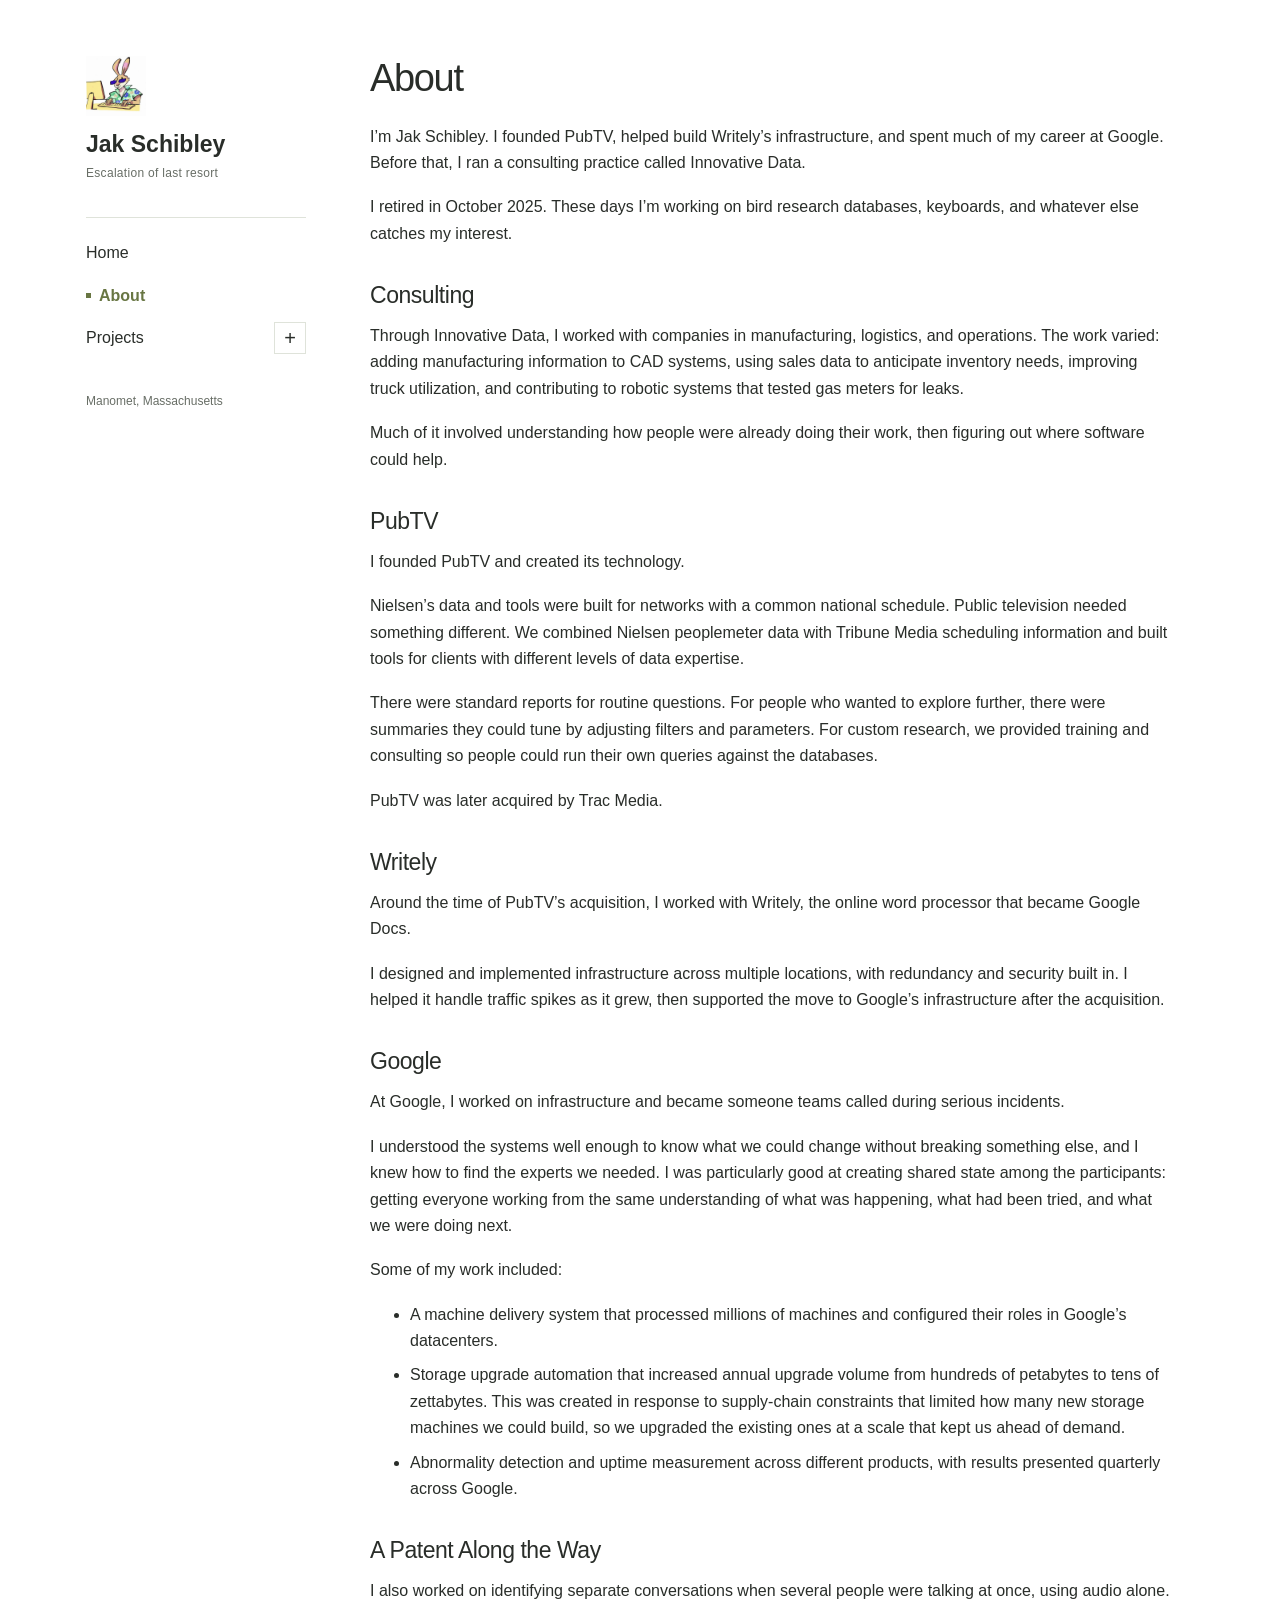
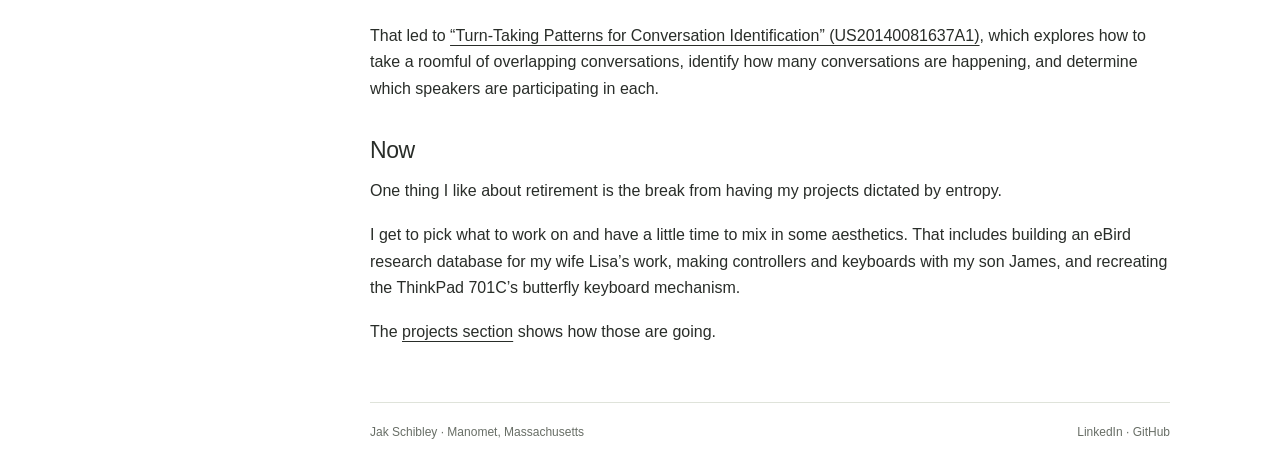
==== about/index.html @ 56cd001e "Rewrite About with Jak’s career details and retirement projects" ====
<!DOCTYPE html>
<html lang="en">
<head>
  <meta charset="utf-8" />
  <meta name="viewport" content="width=device-width, initial-scale=1" />
  <title>About - Jak Schibley</title>
  <meta name="description" content="Jak Schibley has worked on consulting, public television analytics, Writely infrastructure, Google-scale systems, and a patent involving audio-based conversation identification." />
  <link rel="canonical" href="https://jakschibley.com/about/" />
  <link rel="stylesheet" href="/assets/site.css?v=701c-1" />
  <script src="/assets/site.js?v=polaroids-1" defer></script>
</head>
<body>
  <a class="skip-link" href="#main">Skip to content</a>
  <div class="site-shell">
<aside class="sidebar">
  <a class="brand" href="/" aria-label="Jak Schibley home">
    <img src="/jakrabbit.jpeg" alt="" width="60" height="60" />
    <span>Jak Schibley<small>Escalation of last resort</small></span>
  </a>
  <nav class="site-nav" aria-label="Main navigation">
    <a class="nav-link" href="/">Home</a>
    <a class="nav-link" href="/about/" aria-current="page">About</a>
    <div class="nav-branch">
      <div class="nav-parent">
        <a class="nav-link" href="/projects/">Projects</a>
        <button class="menu-toggle" type="button" aria-label="Toggle project menu" aria-expanded="false" aria-controls="project-menu"><span aria-hidden="true"></span></button>
      </div>
      <ul class="project-menu" id="project-menu" hidden>
        <li><a href="/projects/fighting-game-controller/">3D Printed Fighting Game Controller</a></li>
        <li><a href="/projects/ebird-database/">eBird Research Database</a></li>
        <li><a href="/projects/keyboard-circuit-boards/">Making Keyboard Circuit Boards at Home</a></li>
        <li><a href="/projects/701c-butterfly-keyboard/">Recreating the ThinkPad 701C Butterfly Keyboard</a></li>
      </ul>
    </div>
  </nav>
  <p class="sidebar-note">Manomet, Massachusetts</p>
</aside>
    <div class="content">
      <main id="main">
        <h1>About</h1>
        <p>I’m Jak Schibley. I founded PubTV, helped build Writely’s infrastructure, and spent much of my career at Google. Before that, I ran a consulting practice called Innovative Data.</p>
        <p>I retired in October 2025. These days I’m working on bird research databases, keyboards, and whatever else catches my interest.</p>

        <h2>Consulting</h2>
        <p>Through Innovative Data, I worked with companies in manufacturing, logistics, and operations. The work varied: adding manufacturing information to CAD systems, using sales data to anticipate inventory needs, improving truck utilization, and contributing to robotic systems that tested gas meters for leaks.</p>
        <p>Much of it involved understanding how people were already doing their work, then figuring out where software could help.</p>

        <h2>PubTV</h2>
        <p>I founded PubTV and created its technology.</p>
        <p>Nielsen’s data and tools were built for networks with a common national schedule. Public television needed something different. We combined Nielsen peoplemeter data with Tribune Media scheduling information and built tools for clients with different levels of data expertise.</p>
        <p>There were standard reports for routine questions. For people who wanted to explore further, there were summaries they could tune by adjusting filters and parameters. For custom research, we provided training and consulting so people could run their own queries against the databases.</p>
        <p>PubTV was later acquired by Trac Media.</p>

        <h2>Writely</h2>
        <p>Around the time of PubTV’s acquisition, I worked with Writely, the online word processor that became Google Docs.</p>
        <p>I designed and implemented infrastructure across multiple locations, with redundancy and security built in. I helped it handle traffic spikes as it grew, then supported the move to Google’s infrastructure after the acquisition.</p>

        <h2>Google</h2>
        <p>At Google, I worked on infrastructure and became someone teams called during serious incidents.</p>
        <p>I understood the systems well enough to know what we could change without breaking something else, and I knew how to find the experts we needed. I was particularly good at creating shared state among the participants: getting everyone working from the same understanding of what was happening, what had been tried, and what we were doing next.</p>
        <p>Some of my work included:</p>
        <ul>
          <li>A machine delivery system that processed millions of machines and configured their roles in Google’s datacenters.</li>
          <li>Storage upgrade automation that increased annual upgrade volume from hundreds of petabytes to tens of zettabytes. This was created in response to supply-chain constraints that limited how many new storage machines we could build, so we upgraded the existing ones at a scale that kept us ahead of demand.</li>
          <li>Abnormality detection and uptime measurement across different products, with results presented quarterly across Google.</li>
        </ul>

        <h2>A Patent Along the Way</h2>
        <p>I also worked on identifying separate conversations when several people were talking at once, using audio alone.</p>
        <p>That led to <a href="https://patents.google.com/patent/US20140081637A1">“Turn-Taking Patterns for Conversation Identification” (US20140081637A1)</a>, which explores how to take a roomful of overlapping conversations, identify how many conversations are happening, and determine which speakers are participating in each.</p>

        <h2>Now</h2>
        <p>One thing I like about retirement is the break from having my projects dictated by entropy.</p>
        <p>I get to pick what to work on and have a little time to mix in some aesthetics. That includes building an eBird research database for my wife Lisa’s work, making controllers and keyboards with my son James, and recreating the ThinkPad 701C’s butterfly keyboard mechanism.</p>
        <p>The <a href="/projects/">projects section</a> shows how those are going.</p>
      </main>
<footer class="site-footer"><p>Jak Schibley · Manomet, Massachusetts</p><p><a href="https://www.linkedin.com/in/jak-schibley-6053451">LinkedIn</a> · <a href="https://github.com/JSchibley">GitHub</a></p></footer>
    </div>
  </div>
</body>
</html>
---- assets/site.css ----
:root { color-scheme: light; --ink:#292d29; --muted:#686e66; --line:#dfe3da; --accent:#687643; --paper:#fff; }
* { box-sizing:border-box; }
body { margin:0; background:var(--paper); color:var(--ink); font-family:Arial,Helvetica,sans-serif; font-size:16px; line-height:1.65; }
a { color:inherit; text-underline-offset:4px; }
a:hover { color:var(--accent); }
a:focus-visible, button:focus-visible { outline:3px solid var(--accent); outline-offset:5px; }
img { max-width:100%; }
.site-shell { display:grid; grid-template-columns:220px minmax(0,800px); gap:64px; max-width:1180px; margin:0 auto; padding:56px 36px 32px; align-items:start; }
.sidebar { position:sticky; top:40px; }
.brand { display:flex; flex-direction:column; gap:14px; text-decoration:none; font-size:23px; font-weight:600; line-height:1.3; }
.brand img { object-fit:contain; object-position:left center; width:60px; height:60px; }
.brand small { display:block; margin-top:6px; color:var(--muted); font-size:12px; font-weight:400; letter-spacing:.025em; }
.site-nav { margin-top:36px; border-top:1px solid var(--line); padding-top:14px; }
.nav-link { display:block; padding:8px 0; text-decoration:none; }
.nav-parent { display:flex; align-items:center; justify-content:space-between; gap:12px; }
.nav-parent .nav-link { flex:1; }
.site-nav [aria-current="page"] { color:var(--accent); font-weight:700; }
.site-nav [aria-current="page"]::before { content:""; display:inline-block; width:5px; height:5px; margin:0 8px 3px 0; background:var(--accent); }
.menu-toggle { width:32px; height:32px; flex:none; border:1px solid var(--line); background:#fff; border-radius:0; cursor:pointer; color:var(--ink); display:grid; place-items:center; }
.menu-toggle span::before { content:"+"; font-size:20px; line-height:1; }
.menu-toggle[aria-expanded="true"] span::before { content:"−"; }
.project-menu { list-style:none; margin:4px 0 12px; padding:0 0 0 14px; border-left:1px solid var(--line); }
.project-menu a { display:block; text-decoration:none; font-size:13px; line-height:1.5; padding:7px 0; overflow-wrap:anywhere; }
[hidden] { display:none !important; }
.sidebar-note { margin-top:32px; color:var(--muted); font-size:12px; }
.content { min-width:0; }
h1 { margin:0 0 22px; font-size:clamp(29px,3.5vw,38px); line-height:1.2; font-weight:500; letter-spacing:-.035em; }
h2 { margin:34px 0 12px; font-size:23px; line-height:1.3; font-weight:500; letter-spacing:-.02em; }
h3 { font-weight:500; }
p { margin:0 0 18px; }
li { margin-bottom:8px; }
.lead { font-size:18px; line-height:1.7; max-width:700px; color:#4d554a; }
.eyebrow { color:var(--muted); font-size:12px; text-transform:uppercase; letter-spacing:.12em; margin-bottom:12px; }
.page-intro { margin-bottom:40px; }
.image-list { display:flex; flex-direction:column; gap:44px; }
.image-entry { margin:0; }
.image-entry-link { display:block; text-decoration:none; }
.entry-photo { background:#f4f4f0; width:100%; aspect-ratio:4 / 3; display:flex; align-items:center; justify-content:center; overflow:hidden; }
.entry-photo img { display:block; width:100%; height:100%; object-fit:contain; transition:opacity .15s ease; }
.image-entry-link:hover img { opacity:.9; }
.image-entry h2 { margin:15px 0 7px; font-size:25px; }
.image-entry h2 span { font-size:18px; color:var(--muted); white-space:nowrap; }
.image-entry p { color:var(--muted); font-size:15px; margin:0; }
.entry-photo-about { aspect-ratio:3 / 1; background:#fafaf7; }
.entry-photo-about img { width:auto; max-width:50%; padding:25px; }
.coming-next { margin-top:48px; border-top:1px solid var(--line); padding-top:8px; }
.site-footer { margin-top:56px; padding-top:20px; border-top:1px solid var(--line); color:var(--muted); font-size:12px; display:flex; justify-content:space-between; flex-wrap:wrap; gap:12px; }
.site-footer p { margin:0; }
.site-footer a { text-decoration:none; }
.breadcrumb { margin-bottom:24px; font-size:13px; color:var(--muted); }
.about-emblem { float:right; margin:0 0 24px 32px; width:150px; }
.about-emblem img { width:100%; height:auto; }
.project-progress { display:grid; grid-template-columns:repeat(2,minmax(0,1fr)); gap:24px; margin:30px 0 36px; }
.project-progress figure { margin:0; min-width:0; }
.project-progress img { display:block; width:100%; height:auto; aspect-ratio:4 / 3; object-fit:contain; background:#f4f4f0; }
.project-progress figcaption { margin-top:10px; color:var(--muted); font-size:13px; line-height:1.6; }
.project-progress strong { display:block; color:var(--ink); font-size:17px; font-weight:500; margin-bottom:4px; }
.facts { display:flex; flex-wrap:wrap; gap:24px; padding:20px 0; border-block:1px solid var(--line); margin:28px 0; }
.facts div { flex:1 1 150px; }
.facts dt { font-size:24px; }
.facts dd { margin:4px 0 0; color:var(--muted); font-size:14px; }
@media(max-width:850px) { .site-shell { grid-template-columns:185px minmax(0,1fr); gap:36px; padding:36px 24px; } }
@media(max-width:640px) {
  .site-shell { display:block; padding:24px 20px; }
  .sidebar { position:static; border-bottom:1px solid var(--line); padding-bottom:20px; margin-bottom:32px; }
  .brand { flex-direction:row; align-items:center; gap:14px; font-size:21px; }
  .brand img { width:48px; height:48px; }
  .site-nav { margin-top:20px; padding-top:10px; }
  .sidebar-note { display:none; }
  .project-menu a { font-size:14px; }
  .project-progress { grid-template-columns:1fr; gap:28px; }
  .image-list { gap:34px; }
  .image-entry h2 { font-size:22px; }
  .page-intro { margin-bottom:30px; }
  .about-emblem { width:100px; margin-left:20px; }
}
@media(prefers-reduced-motion:reduce) { .entry-photo img { transition:none; } }

.skip-link { position:absolute; left:20px; top:-100px; background:white; padding:10px 16px; z-index:10; }
.skip-link:focus { top:10px; }

/* Home page slideshow */
.visually-hidden { position:absolute; width:1px; height:1px; padding:0; margin:-1px; overflow:hidden; clip-path:inset(50%); white-space:nowrap; border:0; }
.home-slideshow { margin:0 0 44px; }
.slide-link { display:block; text-decoration:none; }
.home-slide h2 { min-height:2.6em; display:flex; align-items:flex-end; margin:0 0 20px; font-size:clamp(26px,3vw,36px); line-height:1.3; letter-spacing:-.03em; }
.slide-photo { width:100%; aspect-ratio:4 / 3; display:flex; align-items:center; justify-content:center; background:#f4f4f0; }
.slide-photo img { display:block; width:100%; height:100%; object-fit:contain; }
.slide-photo-about img { width:auto; max-width:70%; height:80%; }
.slide-caption { color:var(--muted); font-size:15px; margin:14px 0 0; min-height:3.3em; }
.slideshow-controls { display:flex; align-items:center; flex-wrap:wrap; gap:12px; margin-top:18px; }
.slideshow-controls button { font:inherit; font-size:13px; color:var(--ink); background:#fff; border:1px solid var(--line); padding:8px 12px; cursor:pointer; }
.slideshow-controls button:hover { border-color:var(--accent); color:var(--accent); }
.slide-count { color:var(--muted); font-size:13px; min-width:36px; text-align:center; }
[data-slide-pause] { margin-left:auto; }
.home-intro { margin:0; padding-top:28px; border-top:1px solid var(--line); }
.home-intro h2 { margin-top:0; }
@media(max-width:640px) {
  .home-slide h2 { font-size:26px; }
  .slideshow-controls { gap:8px; }
  .slideshow-controls button { padding:8px 10px; }
  [data-slide-pause] { margin-left:0; }
}

/* Smaller Home slideshow images and an About photo collage. */
.home-slideshow .slide-photo { width:76.5%; }
.home-slideshow .slide-photo-about { background:#f1eee7; display:block; }
.slide-photo-about > .polaroid-scatter { width:100%; height:100%; }
.polaroid-scatter { position:relative; width:100%; aspect-ratio:4 / 3; overflow:hidden; background:radial-gradient(ellipse at center,#f8f6ef,#e8e3d8); isolation:isolate; }
.polaroid { position:absolute; display:block; width:29%; padding:1.4% 1.4% 5.5%; background:#fffdf8; box-shadow:1px 3px 9px #322b2845; }
.polaroid img { display:block; width:100% !important; max-width:none !important; height:auto !important; aspect-ratio:1 / 1; object-fit:contain; background:#edece7; padding:0 !important; }
.polaroid-1 { left:5%; top:9%; transform:rotate(-12deg); z-index:2; }
.polaroid-2 { left:36%; top:5%; transform:rotate(7deg); z-index:1; }
.polaroid-3 { left:65%; top:10%; transform:rotate(13deg); z-index:2; }
.polaroid-4 { left:5%; top:51%; transform:rotate(6deg); z-index:4; }
.polaroid-5 { left:65%; top:51%; transform:rotate(-10deg); z-index:4; }
.polaroid-6 { left:35%; top:57%; transform:rotate(-6deg); z-index:5; }
.polaroid-7 { left:34%; top:29%; transform:rotate(-7deg); z-index:3; }
.about-collage { margin:0 0 30px; width:90%; }

/* Keep all site photos in the About collage as projects are added. */
.polaroid { width:26%; padding:1.2% 1.2% 4.8%; }
.polaroid-1 { left:6%; top:4%; transform:rotate(-10deg); z-index:1; }
.polaroid-2 { left:36%; top:3%; transform:rotate(6deg); z-index:2; }
.polaroid-3 { left:67%; top:5%; transform:rotate(11deg); z-index:1; }
.polaroid-4 { left:5%; top:34%; transform:rotate(5deg); z-index:3; }
.polaroid-5 { left:67%; top:34%; transform:rotate(-9deg); z-index:3; }
.polaroid-6 { left:37%; top:62%; transform:rotate(-5deg); z-index:6; }
.polaroid-7 { left:36%; top:33%; transform:rotate(-6deg); z-index:4; }
.polaroid-8 { left:6%; top:63%; transform:rotate(8deg); z-index:5; }
.polaroid-9 { left:68%; top:62%; transform:rotate(6deg); z-index:5; }
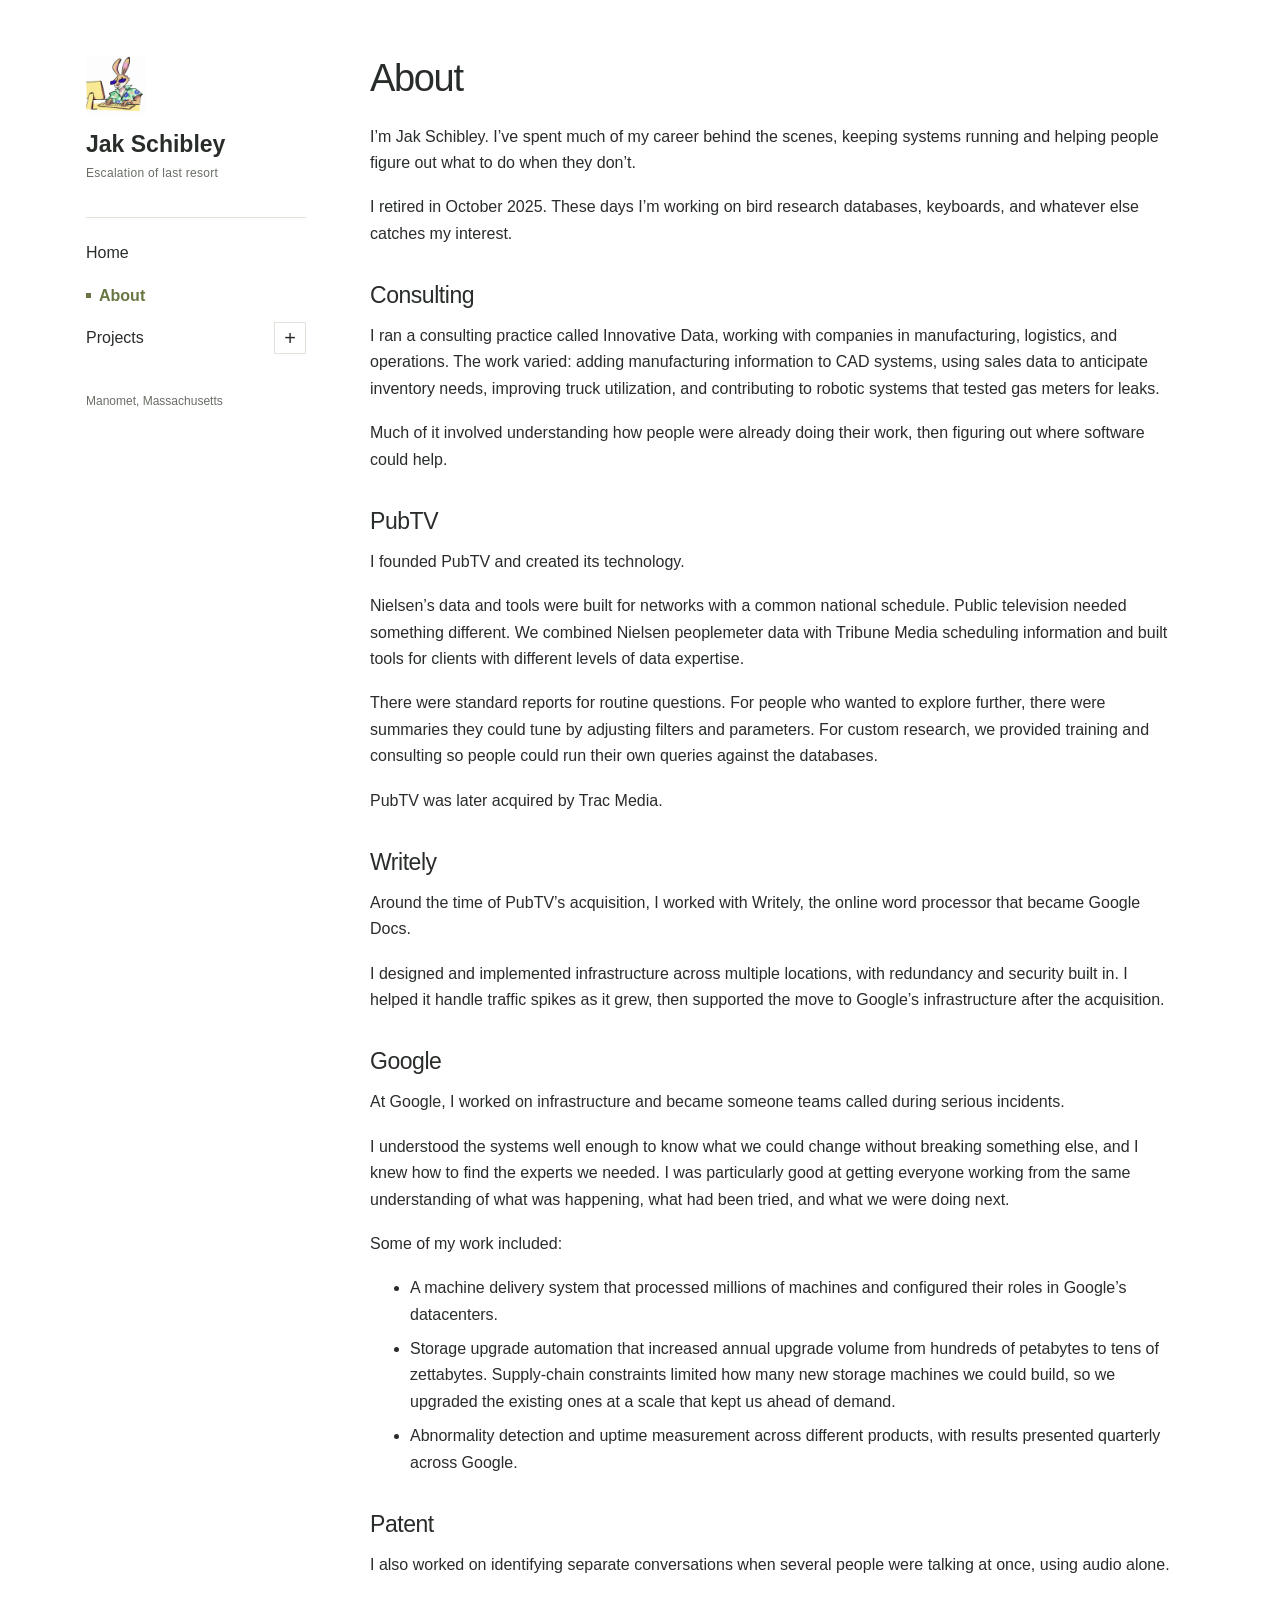
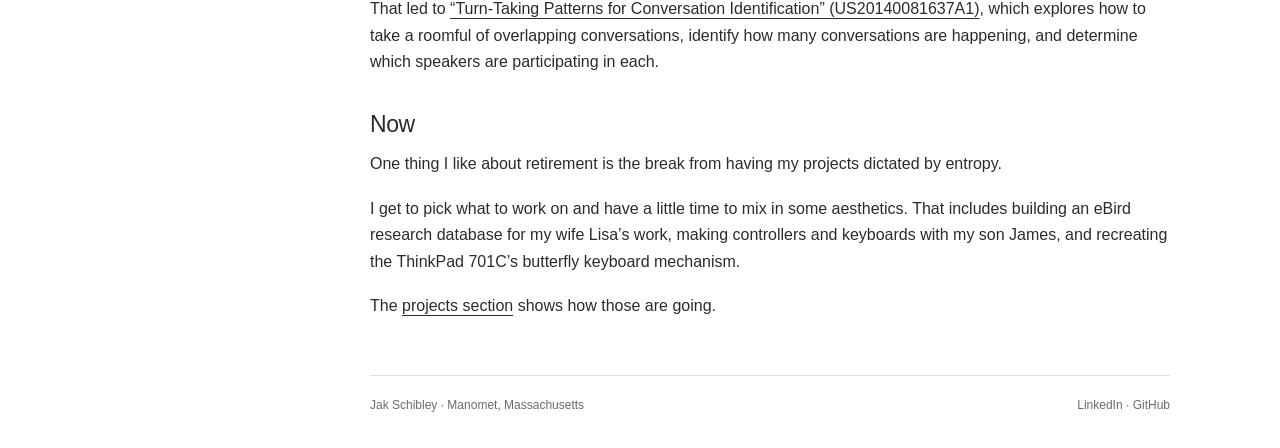
==== commit 9fbede01: "Refine About opening and simplify career descriptions" ====
--- a/about/index.html
+++ b/about/index.html
@@ -38,11 +38,11 @@
     <div class="content">
       <main id="main">
         <h1>About</h1>
-        <p>I’m Jak Schibley. I founded PubTV, helped build Writely’s infrastructure, and spent much of my career at Google. Before that, I ran a consulting practice called Innovative Data.</p>
+        <p>I’m Jak Schibley. I’ve spent much of my career behind the scenes, keeping systems running and helping people figure out what to do when they don’t.</p>
         <p>I retired in October 2025. These days I’m working on bird research databases, keyboards, and whatever else catches my interest.</p>
 
         <h2>Consulting</h2>
-        <p>Through Innovative Data, I worked with companies in manufacturing, logistics, and operations. The work varied: adding manufacturing information to CAD systems, using sales data to anticipate inventory needs, improving truck utilization, and contributing to robotic systems that tested gas meters for leaks.</p>
+        <p>I ran a consulting practice called Innovative Data, working with companies in manufacturing, logistics, and operations. The work varied: adding manufacturing information to CAD systems, using sales data to anticipate inventory needs, improving truck utilization, and contributing to robotic systems that tested gas meters for leaks.</p>
         <p>Much of it involved understanding how people were already doing their work, then figuring out where software could help.</p>
 
         <h2>PubTV</h2>
@@ -57,15 +57,15 @@
 
         <h2>Google</h2>
         <p>At Google, I worked on infrastructure and became someone teams called during serious incidents.</p>
-        <p>I understood the systems well enough to know what we could change without breaking something else, and I knew how to find the experts we needed. I was particularly good at creating shared state among the participants: getting everyone working from the same understanding of what was happening, what had been tried, and what we were doing next.</p>
+        <p>I understood the systems well enough to know what we could change without breaking something else, and I knew how to find the experts we needed. I was particularly good at getting everyone working from the same understanding of what was happening, what had been tried, and what we were doing next.</p>
         <p>Some of my work included:</p>
         <ul>
           <li>A machine delivery system that processed millions of machines and configured their roles in Google’s datacenters.</li>
-          <li>Storage upgrade automation that increased annual upgrade volume from hundreds of petabytes to tens of zettabytes. This was created in response to supply-chain constraints that limited how many new storage machines we could build, so we upgraded the existing ones at a scale that kept us ahead of demand.</li>
+          <li>Storage upgrade automation that increased annual upgrade volume from hundreds of petabytes to tens of zettabytes. Supply-chain constraints limited how many new storage machines we could build, so we upgraded the existing ones at a scale that kept us ahead of demand.</li>
           <li>Abnormality detection and uptime measurement across different products, with results presented quarterly across Google.</li>
         </ul>
 
-        <h2>A Patent Along the Way</h2>
+        <h2>Patent</h2>
         <p>I also worked on identifying separate conversations when several people were talking at once, using audio alone.</p>
         <p>That led to <a href="https://patents.google.com/patent/US20140081637A1">“Turn-Taking Patterns for Conversation Identification” (US20140081637A1)</a>, which explores how to take a roomful of overlapping conversations, identify how many conversations are happening, and determine which speakers are participating in each.</p>
 
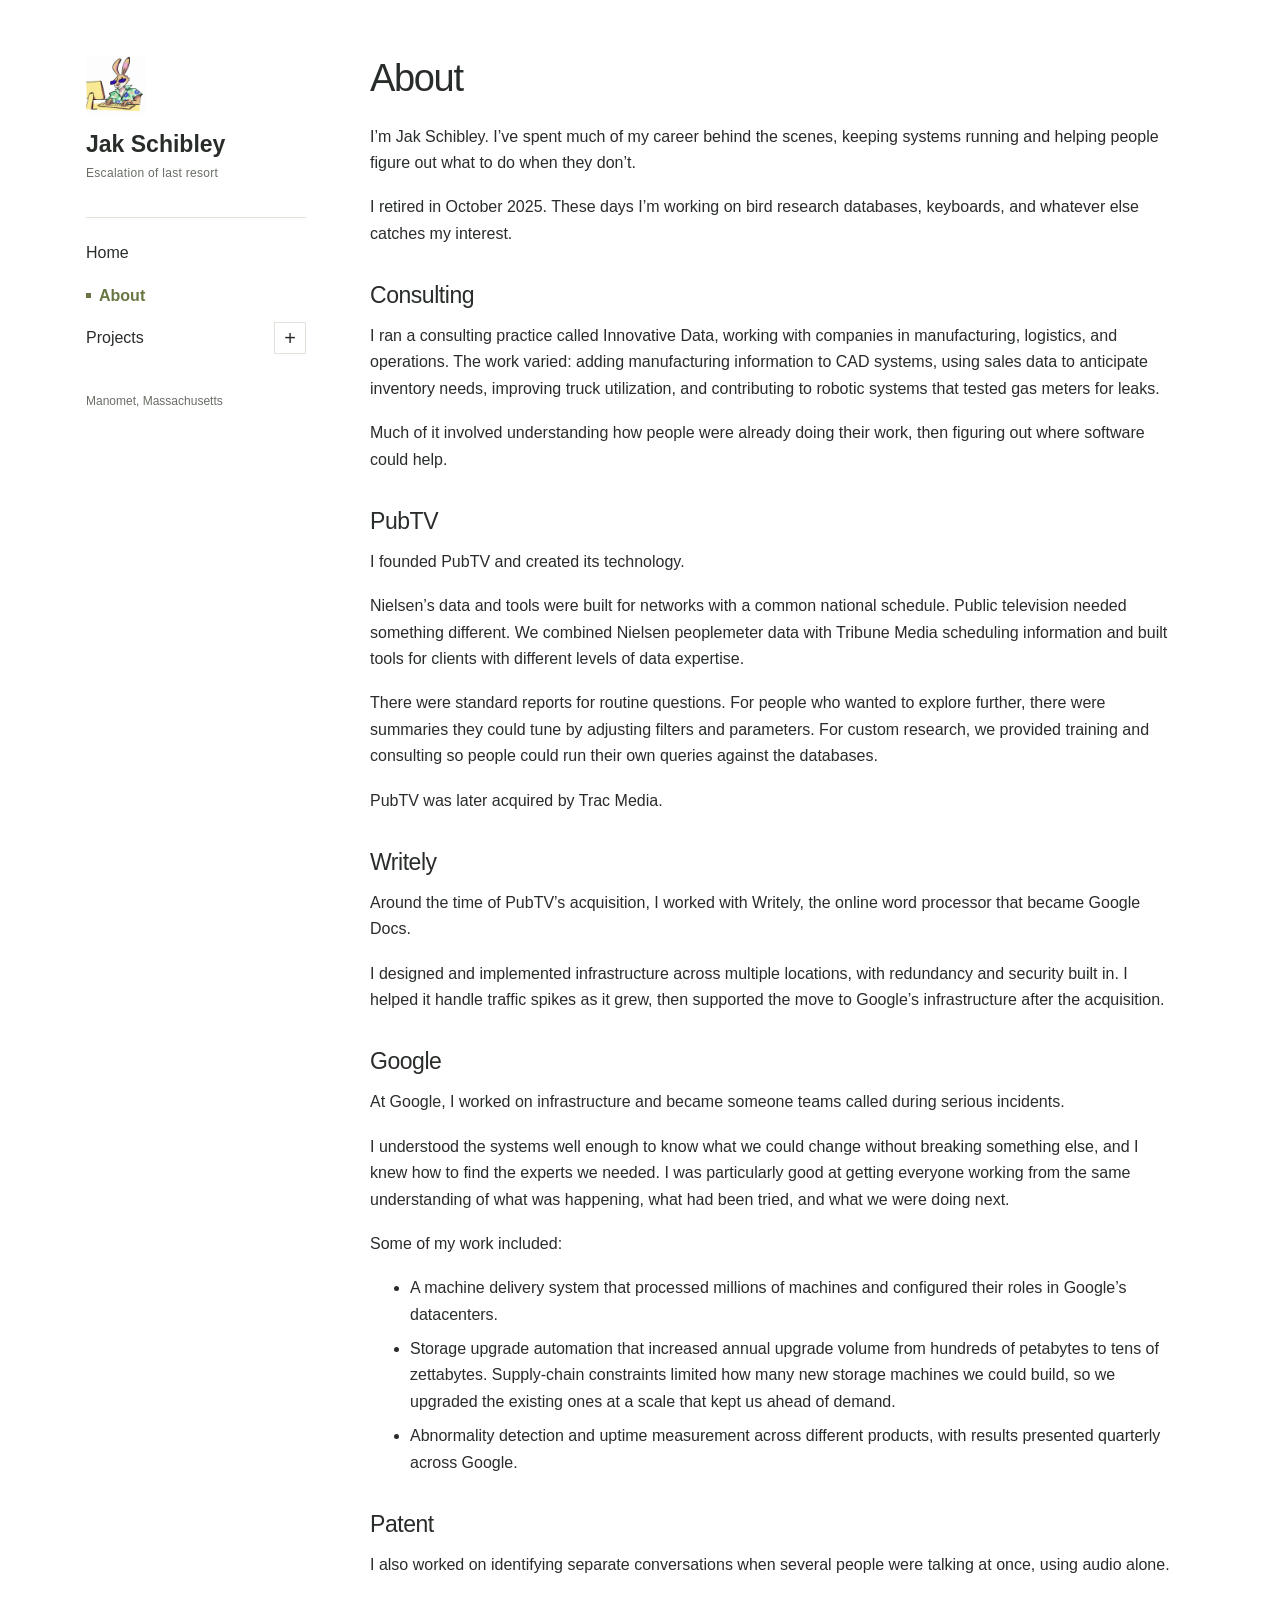
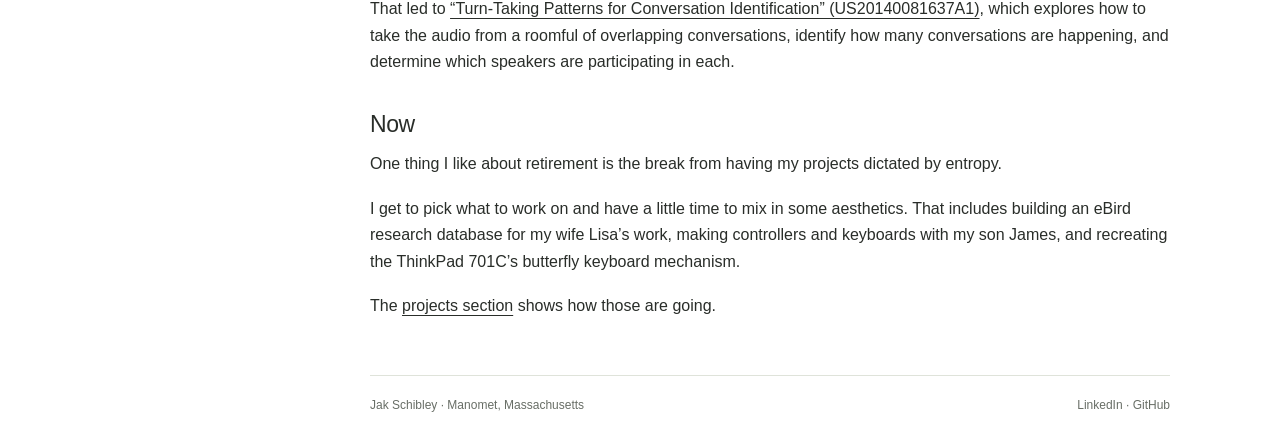
==== commit 3938c904: "Clarify patent description refers to room audio" ====
--- a/about/index.html
+++ b/about/index.html
@@ -67,7 +67,7 @@
 
         <h2>Patent</h2>
         <p>I also worked on identifying separate conversations when several people were talking at once, using audio alone.</p>
-        <p>That led to <a href="https://patents.google.com/patent/US20140081637A1">“Turn-Taking Patterns for Conversation Identification” (US20140081637A1)</a>, which explores how to take a roomful of overlapping conversations, identify how many conversations are happening, and determine which speakers are participating in each.</p>
+        <p>That led to <a href="https://patents.google.com/patent/US20140081637A1">“Turn-Taking Patterns for Conversation Identification” (US20140081637A1)</a>, which explores how to take the audio from a roomful of overlapping conversations, identify how many conversations are happening, and determine which speakers are participating in each.</p>
 
         <h2>Now</h2>
         <p>One thing I like about retirement is the break from having my projects dictated by entropy.</p>
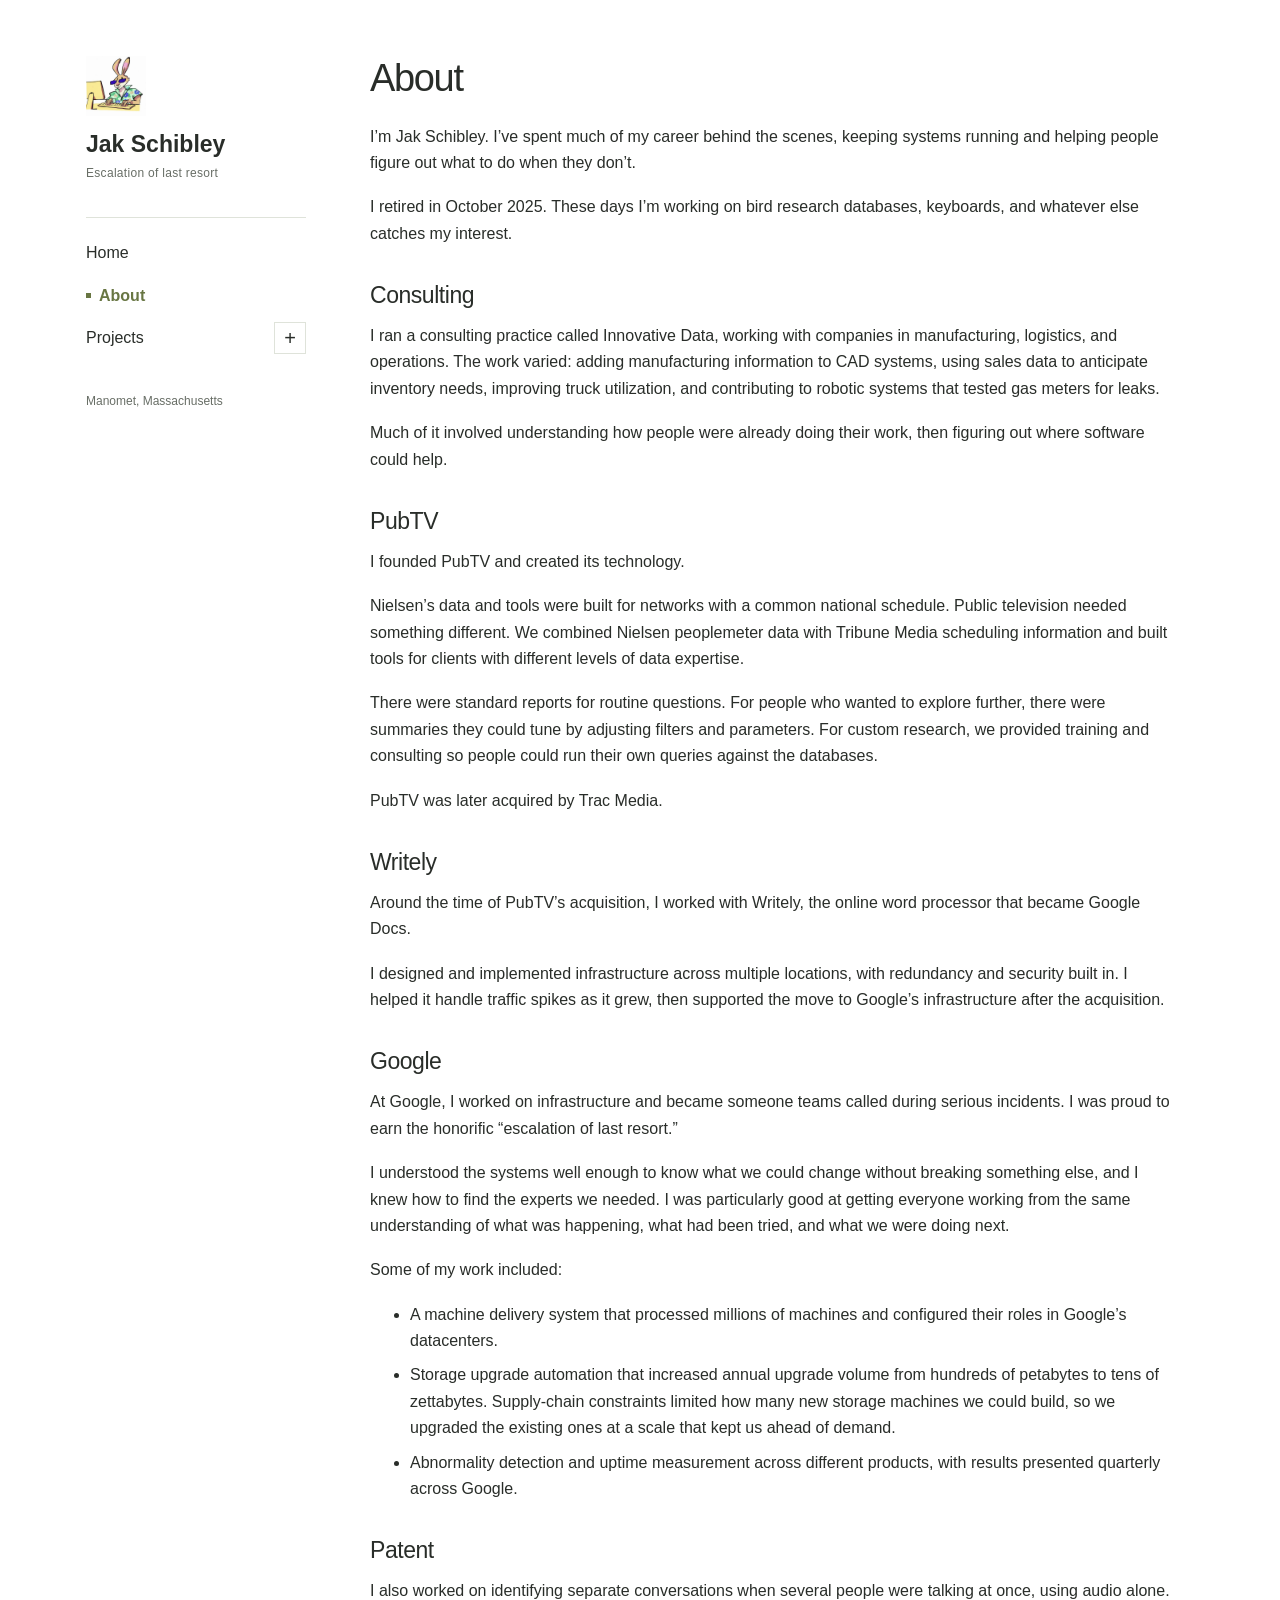
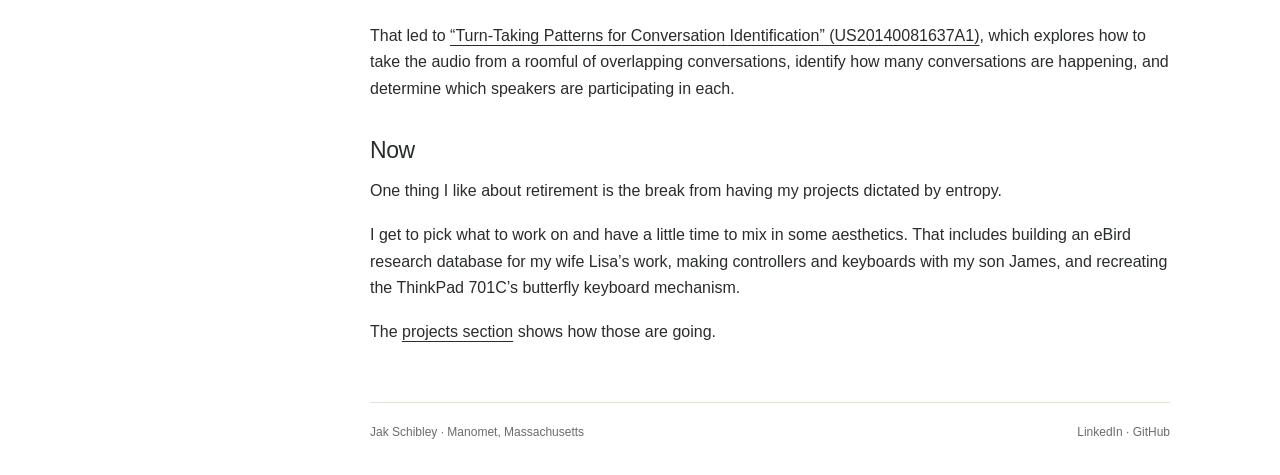
==== commit 777a2f0e: "Add escalation of last resort honorific to About" ====
--- a/about/index.html
+++ b/about/index.html
@@ -56,7 +56,7 @@
         <p>I designed and implemented infrastructure across multiple locations, with redundancy and security built in. I helped it handle traffic spikes as it grew, then supported the move to Google’s infrastructure after the acquisition.</p>
 
         <h2>Google</h2>
-        <p>At Google, I worked on infrastructure and became someone teams called during serious incidents.</p>
+        <p>At Google, I worked on infrastructure and became someone teams called during serious incidents. I was proud to earn the honorific “escalation of last resort.”</p>
         <p>I understood the systems well enough to know what we could change without breaking something else, and I knew how to find the experts we needed. I was particularly good at getting everyone working from the same understanding of what was happening, what had been tried, and what we were doing next.</p>
         <p>Some of my work included:</p>
         <ul>
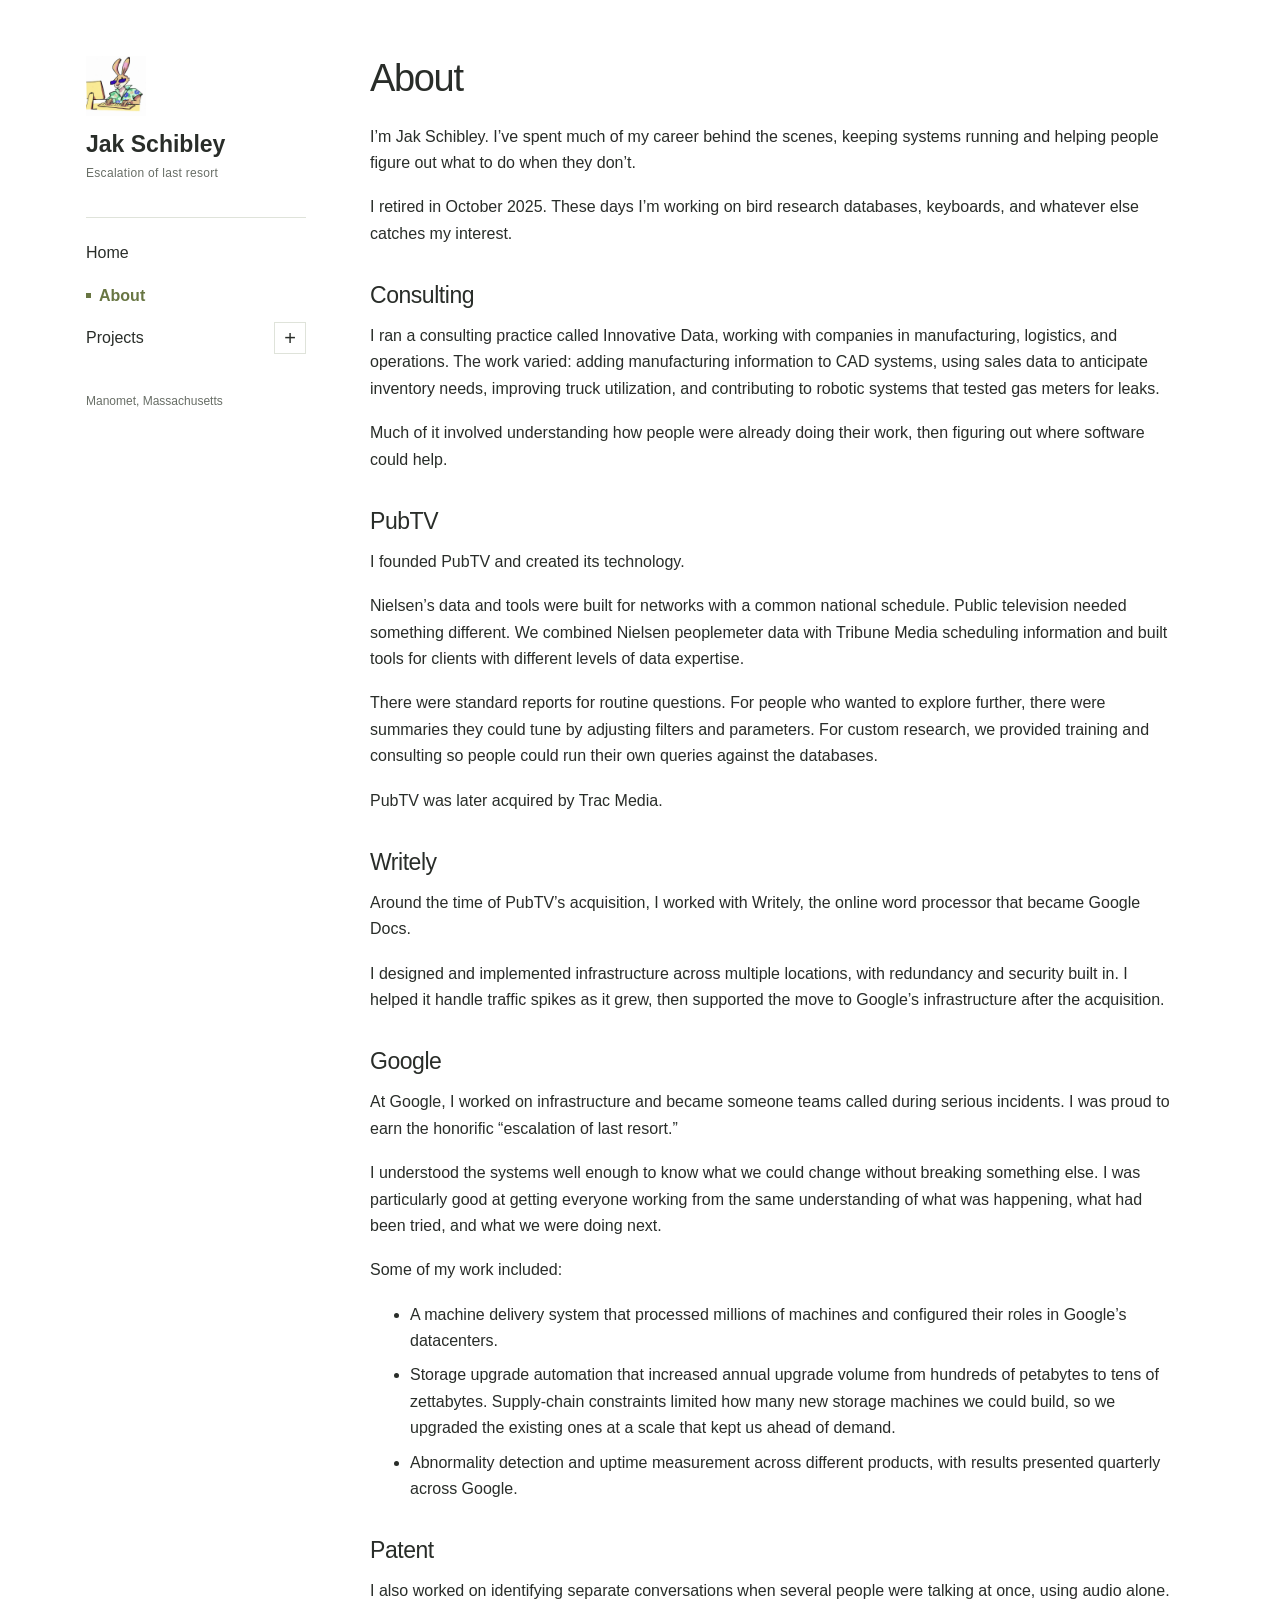
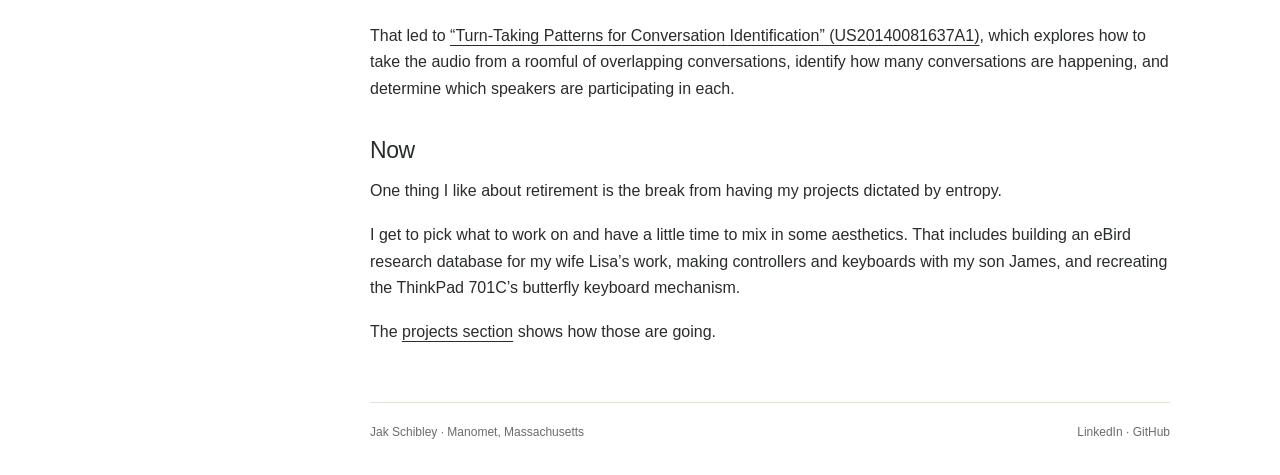
==== commit 2cc10833: "Remove expert-finding clause from About" ====
--- a/about/index.html
+++ b/about/index.html
@@ -57,7 +57,7 @@
 
         <h2>Google</h2>
         <p>At Google, I worked on infrastructure and became someone teams called during serious incidents. I was proud to earn the honorific “escalation of last resort.”</p>
-        <p>I understood the systems well enough to know what we could change without breaking something else, and I knew how to find the experts we needed. I was particularly good at getting everyone working from the same understanding of what was happening, what had been tried, and what we were doing next.</p>
+        <p>I understood the systems well enough to know what we could change without breaking something else. I was particularly good at getting everyone working from the same understanding of what was happening, what had been tried, and what we were doing next.</p>
         <p>Some of my work included:</p>
         <ul>
           <li>A machine delivery system that processed millions of machines and configured their roles in Google’s datacenters.</li>
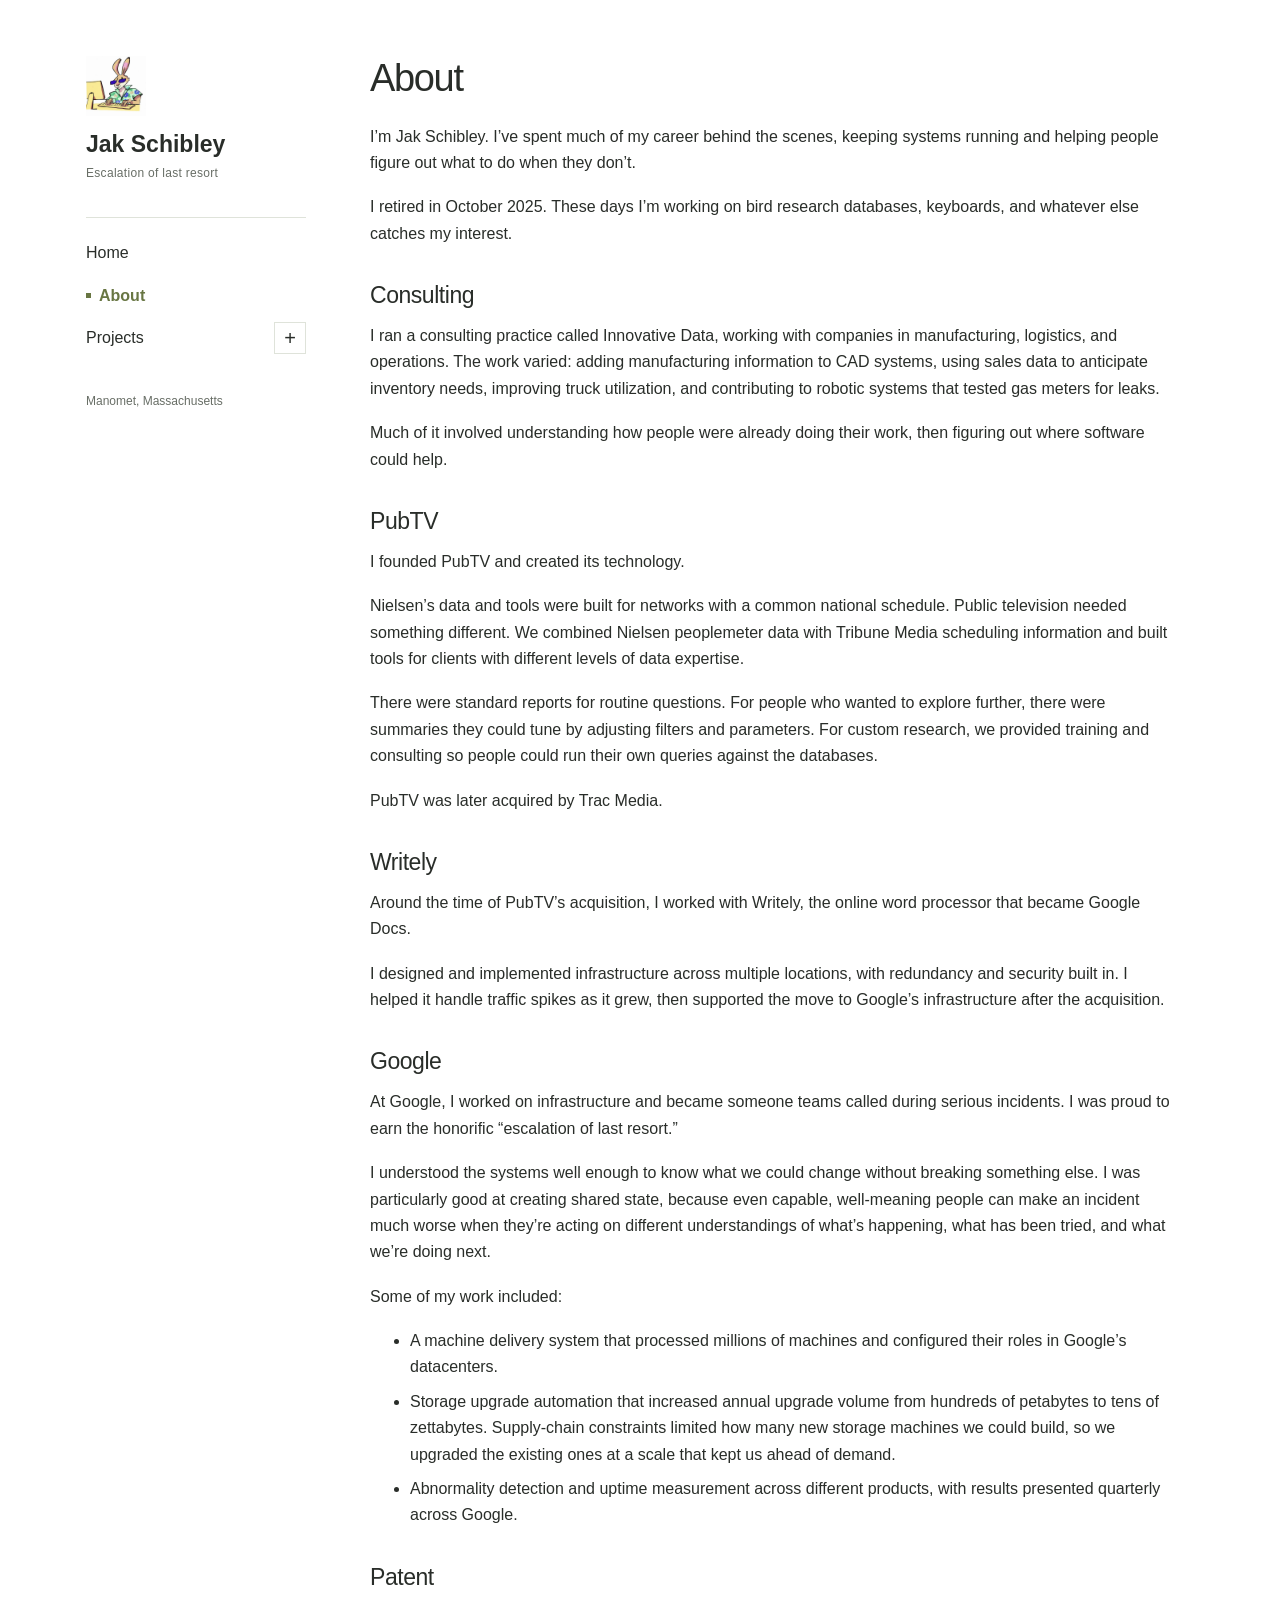
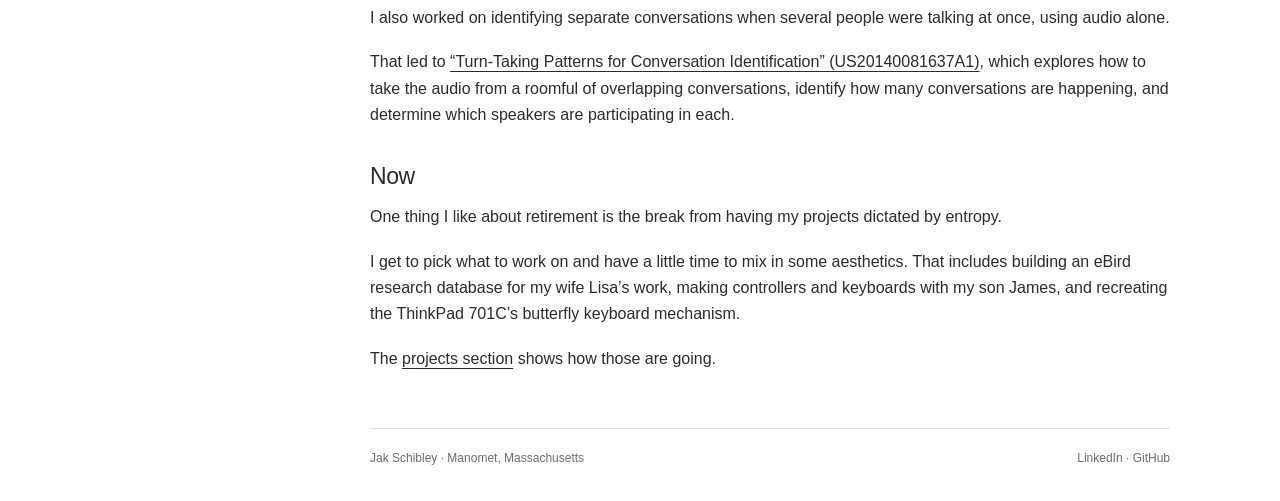
==== commit 4c499a35: "Explain the importance of shared state during incidents" ====
--- a/about/index.html
+++ b/about/index.html
@@ -57,7 +57,7 @@
 
         <h2>Google</h2>
         <p>At Google, I worked on infrastructure and became someone teams called during serious incidents. I was proud to earn the honorific “escalation of last resort.”</p>
-        <p>I understood the systems well enough to know what we could change without breaking something else. I was particularly good at getting everyone working from the same understanding of what was happening, what had been tried, and what we were doing next.</p>
+        <p>I understood the systems well enough to know what we could change without breaking something else. I was particularly good at creating shared state, because even capable, well-meaning people can make an incident much worse when they’re acting on different understandings of what’s happening, what has been tried, and what we’re doing next.</p>
         <p>Some of my work included:</p>
         <ul>
           <li>A machine delivery system that processed millions of machines and configured their roles in Google’s datacenters.</li>
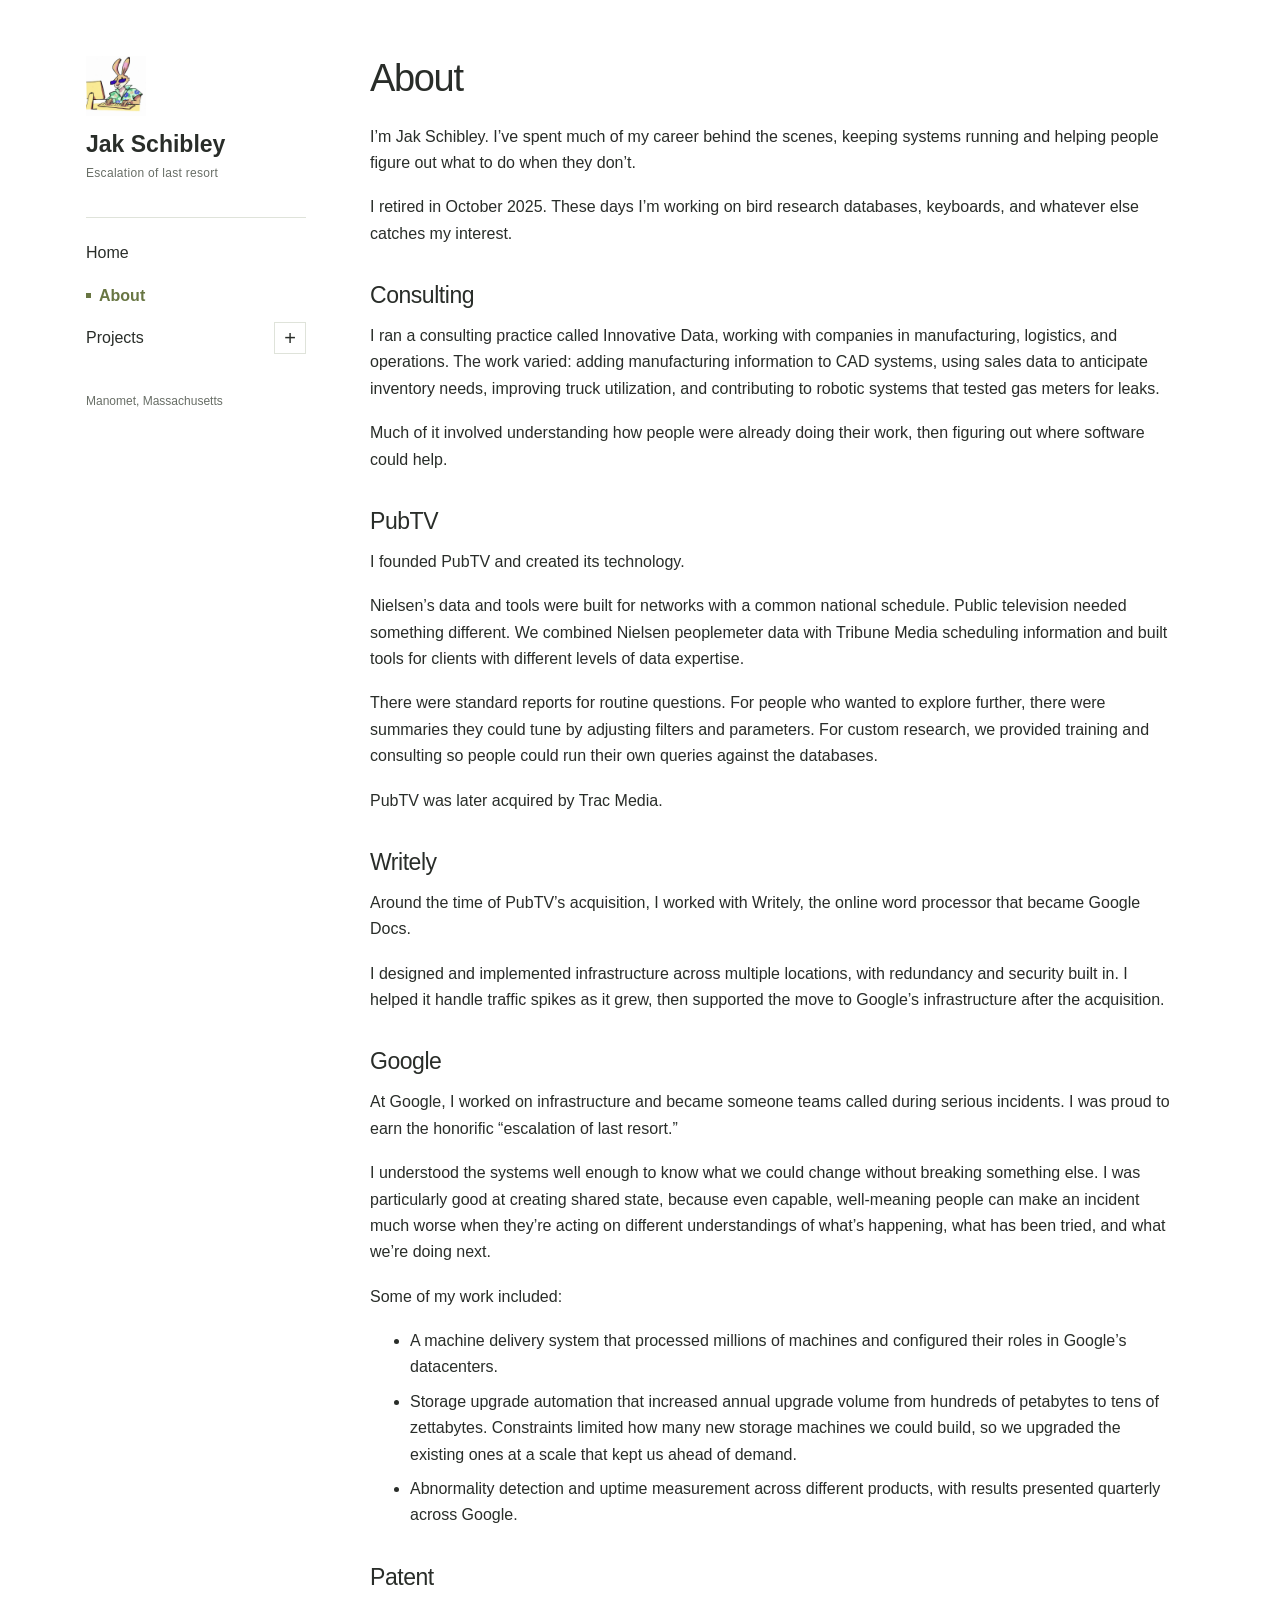
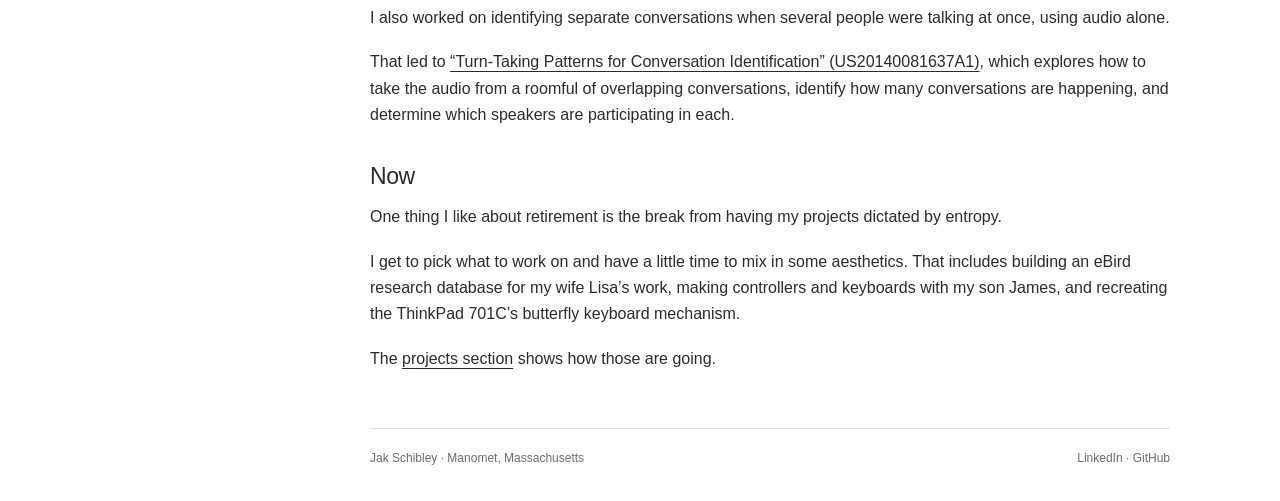
==== commit da31bfe7: "Simplify storage constraints wording on About page" ====
--- a/about/index.html
+++ b/about/index.html
@@ -61,7 +61,7 @@
         <p>Some of my work included:</p>
         <ul>
           <li>A machine delivery system that processed millions of machines and configured their roles in Google’s datacenters.</li>
-          <li>Storage upgrade automation that increased annual upgrade volume from hundreds of petabytes to tens of zettabytes. Supply-chain constraints limited how many new storage machines we could build, so we upgraded the existing ones at a scale that kept us ahead of demand.</li>
+          <li>Storage upgrade automation that increased annual upgrade volume from hundreds of petabytes to tens of zettabytes. Constraints limited how many new storage machines we could build, so we upgraded the existing ones at a scale that kept us ahead of demand.</li>
           <li>Abnormality detection and uptime measurement across different products, with results presented quarterly across Google.</li>
         </ul>
 
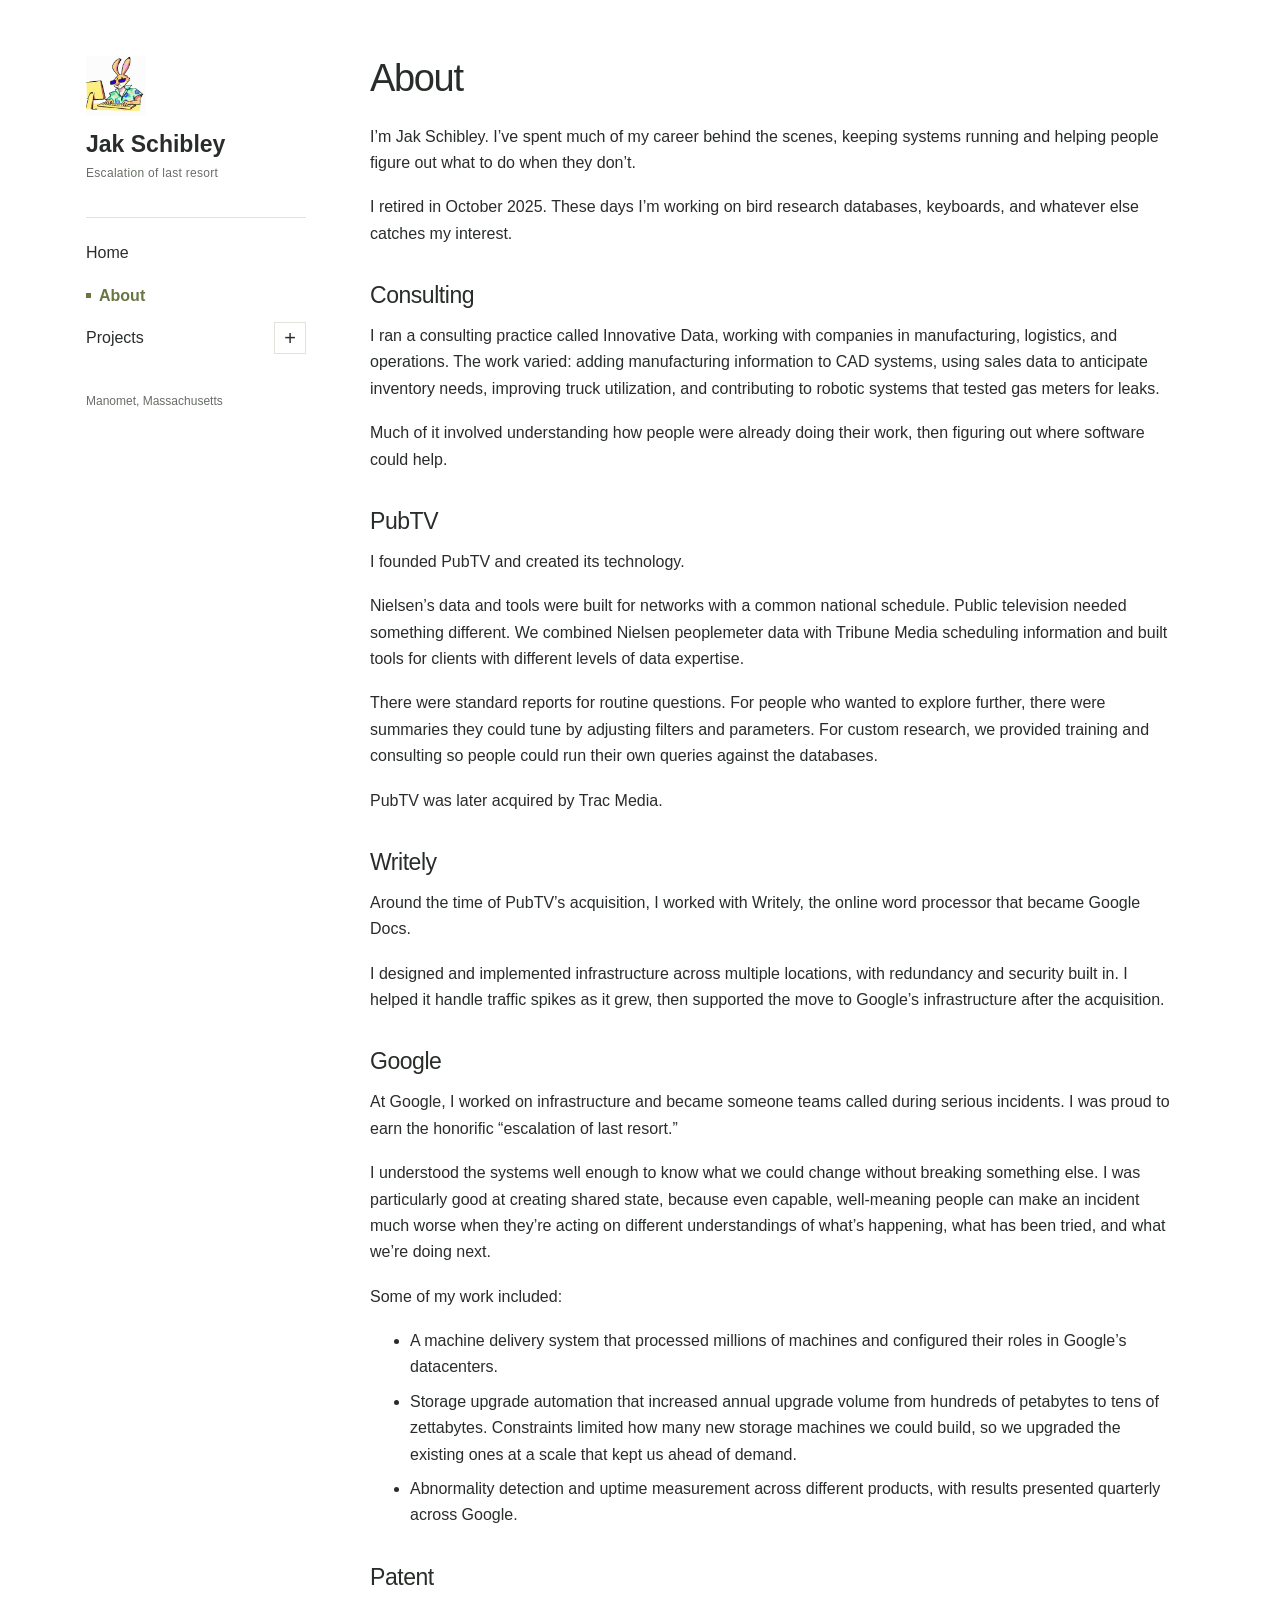
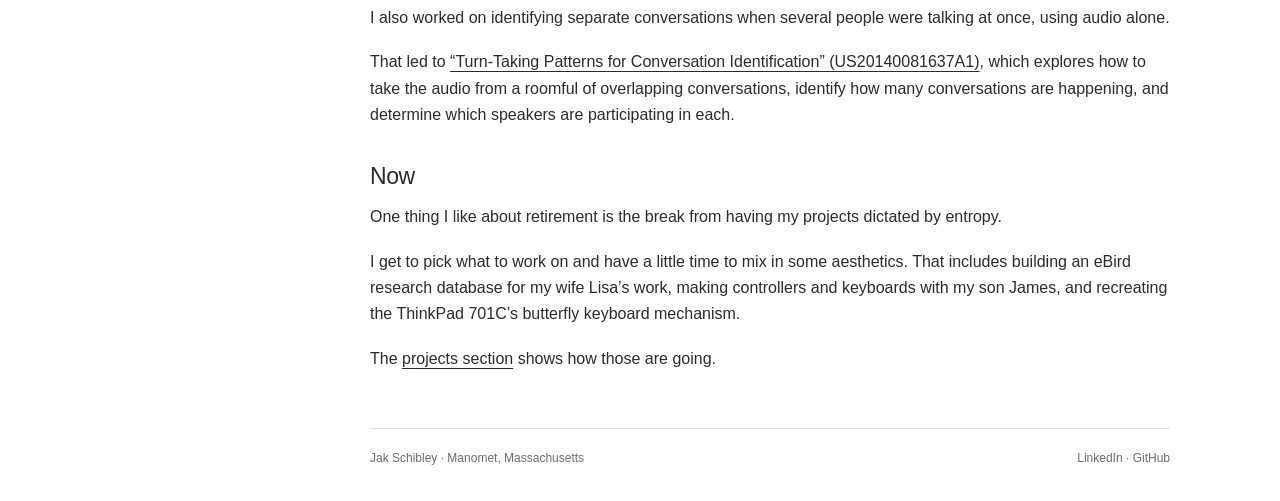
==== commit da95ccf8: "Replace sidebar rabbit with updated artwork" ====
--- a/about/index.html
+++ b/about/index.html
@@ -14,7 +14,7 @@
   <div class="site-shell">
 <aside class="sidebar">
   <a class="brand" href="/" aria-label="Jak Schibley home">
-    <img src="/jakrabbit.jpeg" alt="" width="60" height="60" />
+    <img src="/jakrabbit.png" alt="" width="60" height="60" />
     <span>Jak Schibley<small>Escalation of last resort</small></span>
   </a>
   <nav class="site-nav" aria-label="Main navigation">
